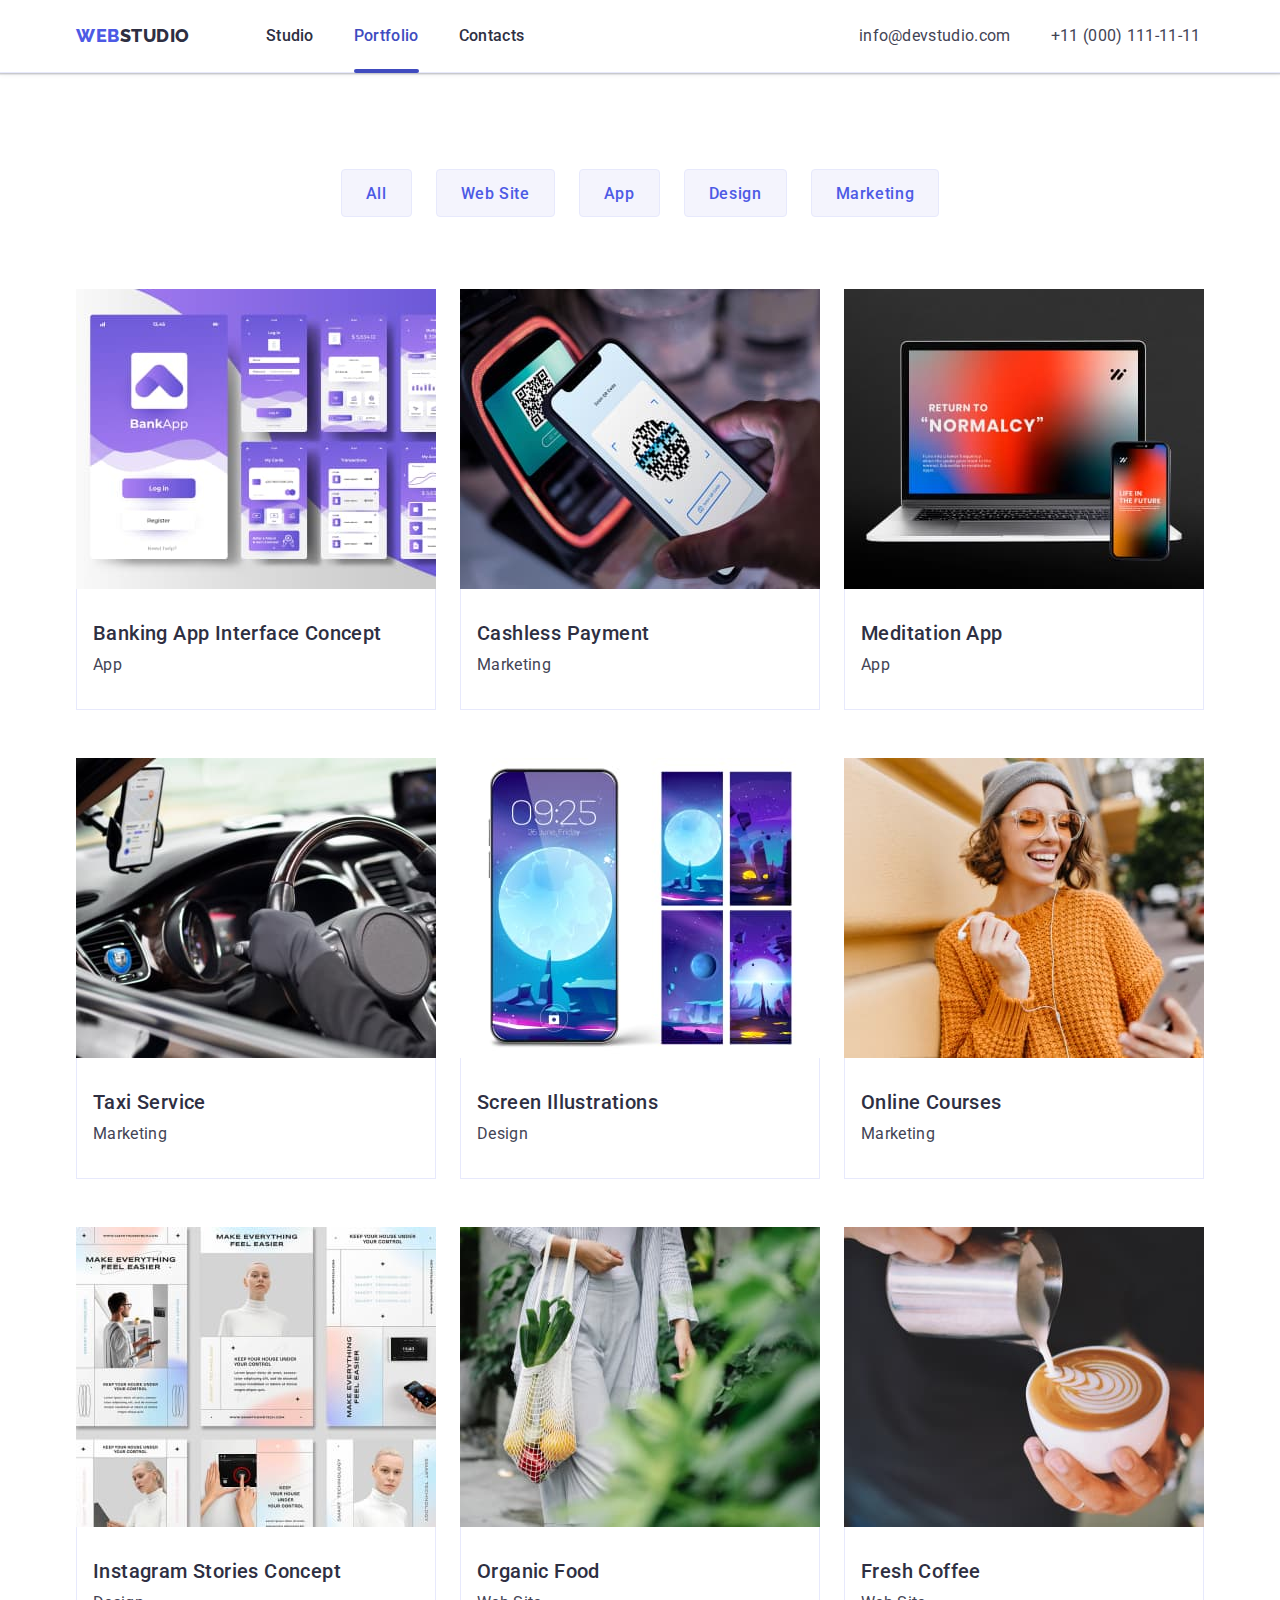
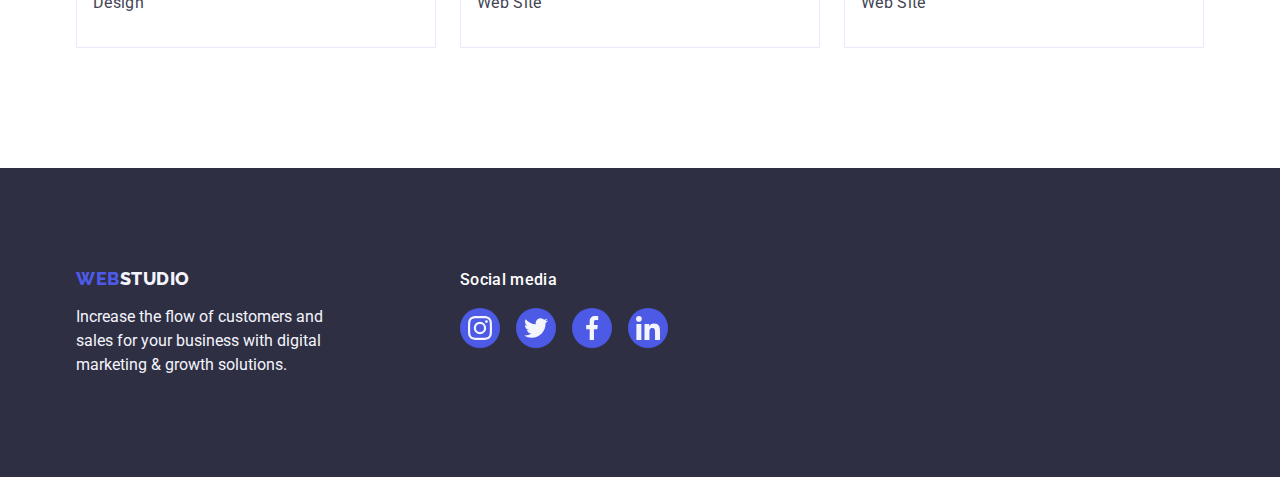
==== portfolio.html @ 918cc911 "homework 6" ====
<!DOCTYPE html>
<html lang="en">

<head>
    <meta charset="UTF-8">
    <meta http-equiv="X-UA-Compatible" content="IE=edge">
    <meta name="viewport" content="width=device-width, initial-scale=1.0">
    <title>Portfolio</title>
    <link rel="stylesheet" href="https://cdnjs.cloudflare.com/ajax/libs/modern-normalize/1.0.0/modern-normalize.min.css">
    <link rel="preconnect" href="https://fonts.googleapis.com">
    <link rel="preconnect" href="https://fonts.gstatic.com" crossorigin>
    <link href="https://fonts.googleapis.com/css2?family=Raleway:wght@800&family=Roboto:wght@400;500;700;900&display=swap"
        rel="stylesheet">

    <link rel="stylesheet" href="./css/styles.css">
</head>
<body class="hero-portfolio">
    <header class="header">
        <div class="container displayflax">
            <nav class="displayflax">
                <a class="logo link" href="./index.html">Web<span class="logo-span-top">Studio</span></a>
                <ul class="top-list list">
                    <li class="top-item">
                        <a class="top-link link" href="./index.html">Studio</a>
                    </li>
                    <li class="top-item">
                        <a class="top-link link current" href="./portfolio.html">Portfolio</a>
                    </li>
                    <li class="top-item">
                        <a class="top-link link" href="">Contacts</a>
                    </li>
                </ul>
            </nav>
            <address class="address">
                <ul class="address-list list">
                    <li class="address-item">
                        <a class="address-link link" href="mailto:info@devstudio.com">info@devstudio.com</a>
                    </li>
                    <li class="address-item">
                        <a class="address-link link" href="tel:+110001111111">+11 (000) 111-11-11</a>
                    </li>
                </ul>
            </address>
        </div>
    </header>
    <main>
        <section class="section-portfolio">
            <div class="container">
                <h1 class="visually-hidden">Hero-portfolio</h1><!--Приховати контент "Hero-portfolio" за допомогою css-->
                <ul class="btn-list list displayflax">
                    <li><button type="button" class="filter-btn">All</button></li>
                    <li><button type="button" class="filter-btn">Web Site</button></li>
                    <li><button type="button" class="filter-btn">App</button></li>
                    <li><button type="button" class="filter-btn">Design</button></li>
                    <li><button type="button" class="filter-btn">Marketing</button></li>
                </ul>
                <ul class="pictures-portfolio list">
                    <li class="pictures-item">
                        <a href="" class="pictures-item-link link">
                            <div class="overlay">
                                <img src="./images/banking-app.jpg" alt="Banking App" width="360" height="300">
                                <p class="overlay-text">14 Stylish and User-Friendly App Design Concepts · Task Manager App · Calorie Tracker App ·
                                    Exotic Fruit Ecommerce App ·
                                    Cloud Storage App</p>
                            </div>
                            <div class="container-img">
                                <h2 class="img-title title">Banking App Interface Concept</h2>
                                <p class="img-text text">App</p>
                            </div>
                        </a>
                    </li>
                    <li class="pictures-item">
                        <a href="" class="pictures-item-link link">
                            <div class="overlay">
                                <img src="./images/cash-pay.jpg" alt="Cashless Payment" width="360" height="300">
                                <p class="overlay-text">14 Stylish and User-Friendly App Design Concepts · Task Manager App · Calorie Tracker App ·
                                    Exotic Fruit Ecommerce App · Cloud Storage App</p>
                            </div>
                            <div class="container-img">
                                <h2 class="img-title title">Cashless Payment</h2>
                                <p class="img-text text">Marketing</p>
                            </div>
                        </a>
                    </li>
                    <li class="pictures-item">
                        <a href="" class="pictures-item-link link">
                            <div class="overlay">
                                <img src="./images/meditation-app.jpg" alt="Meditation App" width="360" height="300">
                                <p class="overlay-text">14 Stylish and User-Friendly App Design Concepts · Task Manager App · Calorie Tracker App ·
                                    Exotic Fruit Ecommerce App ·
                                    Cloud Storage App</p>
                            </div>
                            <div class="container-img">
                                <h2 class="img-title title">Meditation App</h2>
                                <p class="img-text text">App</p>
                            </div>
                        </a>
                    </li>
                    <li class="pictures-item">
                        <a href="" class="pictures-item-link link">
                            <div class="overlay">
                                <img src="./images/taxi-service.jpg" alt="Taxi Service" width="360" height="300">
                                <p class="overlay-text">14 Stylish and User-Friendly App Design Concepts · Task Manager App · Calorie Tracker App ·
                                    Exotic Fruit Ecommerce App ·
                                    Cloud Storage App</p>
                            </div>
                            <div class="container-img">
                                <h2 class="img-title title">Taxi Service</h2>
                                <p class="img-text text">Marketing</p>
                            </div>
                        </a>
                    </li>
                    <li class="pictures-item">
                        <a href="" class="pictures-item-link link">
                            <div class="overlay">
                                <img src="./images/screen-illustrations.jpg" alt="Screen Illustrations" width="360" height="300">
                                <p class="overlay-text">14 Stylish and User-Friendly App Design Concepts · Task Manager App · Calorie Tracker App ·
                                    Exotic Fruit Ecommerce App ·
                                    Cloud Storage App</p>
                            </div>
                            <div class="container-img">
                                <h2 class="img-title title">Screen Illustrations</h2>
                                <p class="img-text text">Design</p>
                            </div>
                        </a>
                    </li>
                    <li class="pictures-item">
                        <a href="" class="pictures-item-link link">
                            <div class="overlay">
                                <img src="./images/online-courses.jpg" alt="Online Courses" width="360" height="300">
                                <p class="overlay-text">14 Stylish and User-Friendly App Design Concepts · Task Manager App · Calorie Tracker App ·
                                    Exotic Fruit Ecommerce App ·
                                    Cloud Storage App</p>
                            </div>
                            <div class="container-img">
                                <h2 class="img-title title">Online Courses</h2>
                                <p class="img-text text">Marketing</p>
                            </div>
                        </a>
                    </li>
                    <li class="pictures-item">
                        <a href="" class="pictures-item-link link">
                            <div class="overlay">
                                <img src="./images/instagram-stories.jpg" alt="Instagram Stories Concept" width="360" height="300">
                                <p class="overlay-text">14 Stylish and User-Friendly App Design Concepts · Task Manager App · Calorie Tracker App ·
                                    Exotic Fruit Ecommerce App ·
                                    Cloud Storage App</p>
                            </div>
                            <div class="container-img">
                                <h2 class="img-title title">Instagram Stories Concept</h2>
                                <p class="img-text text">Design</p>
                            </div>
                        </a>
                    </li>
                    <li class="pictures-item">
                        <a href="" class="pictures-item-link link">
                            <div class="overlay">
                                <img src="./images/organic-food.jpg" alt="Organic Food" width="360" height="300">
                                <p class="overlay-text">14 Stylish and User-Friendly App Design Concepts · Task Manager App · Calorie Tracker App ·
                                    Exotic Fruit Ecommerce App ·
                                    Cloud Storage App</p>
                            </div>
                            <div class="container-img">
                                <h2 class="img-title title">Organic Food</h2>
                                <p class="img-text text">Web Site</p>
                            </div>
                        </a>
                    </li>
                    <li class="pictures-item">
                        <a href="" class="pictures-item-link link">
                            <div class="overlay">
                                <img src="./images/fresh-coffee.jpg" alt="Fresh Coffee" width="360" height="300">
                                <p class="overlay-text">14 Stylish and User-Friendly App Design Concepts · Task Manager App · Calorie Tracker App ·
                                    Exotic Fruit Ecommerce App ·
                                    Cloud Storage App</p>
                            </div>
                            <div class="container-img">
                                <h2 class="img-title title">Fresh Coffee</h2>
                                <p class="img-text text">Web Site</p>
                            </div>
                        </a>
                    </li>
                </ul>
            </div>
        </section>
    </main>
    <footer class="footer">
        <div class="container-footer container">
    
            <div class="futer-social">
                <a class="logo-footer logo link" href="./index.html">Web<span class="logo-span">Studio</span></a>
                <p class="text-footer">Increase the flow of customers and sales for your business with digital marketing &
                    growth
                    solutions.</p>
            </div>
    
            <div class="futer-social">
                <p class="footer-title">Social media</p>
                <ul class="footer-media-list list">
                    <li class="media-item">
                        <a href="" class="media-soc-icon futer-hover-icon link">
                            <svg class="media-img-icon" width="24" height="24">
                                <use href="./images/icons.svg#icon-instagram"></use>
                            </svg>
                        </a>
                    </li>
                    <li class="media-item">
                        <a href="" class="media-soc-icon futer-hover-icon link">
                            <svg class="media-img-icon" width="24" height="24">
                                <use href="./images/icons.svg#icon-twitter"></use>
                            </svg>
                        </a>
                    </li>
                    <li class="media-item">
                        <a href="" class="media-soc-icon futer-hover-icon link">
                            <svg class="media-img-icon" width="24" height="24">
                                <use href="./images/icons.svg#icon-facebook"></use>
                            </svg>
                        </a>
                    </li>
                    <li class="media-item">
                        <a href="" class="media-soc-icon futer-hover-icon link">
                            <svg class="media-img-icon" width="24" height="24">
                                <use href="./images/icons.svg#icon-linkedin"></use>
                            </svg>
                        </a>
                    </li>
                </ul>
            </div>
    
        </div>
    </footer>
</body>
</html>
---- css/styles.css ----
/**----------COLORS-------------------*/

:root {
    --main-color: #2E2F42;
    --second-background-color: #F4F4FD;
    --text-color:#434455;
    --background-hover-color: #404BBF;
    --hero-hover-color: #FFFFFF;
    --iris-color: #4D5AE5;
    --border-btn: #e7e9fc;
    --icon-color: #8e8f99;
    
}

/**----------GENERAL REQUIREMENTS------------------*/

body {
    font-family: 'Roboto', sans-serif;
    color: #434455;
    background-color: var(--hero-hover-color);
}

/**------------RESET STYLES------------------*/

p, 
h1, 
h2, 
h3, 
h4, 
h5, 
h6 {
    margin: 0;
}

ul {
    margin: 0;
    padding: 0;
}

.container {
    width: 1158px;
    padding-left: 15px;
    padding-right: 15px;
    margin: 0 auto;
}

img {
    display: block;
    max-width: 100%;
    height: auto;
}

.link {
    text-decoration: none;
}

.list {
    list-style: none;
}

.title {
    margin-bottom: 8px;
    font-weight: 500;
    font-size: 20px;
    line-height: 1.2;
    letter-spacing: 0.02em;
    color: #2E2F42;
}

.text {
    font-size: 16px;
    line-height: 1.5;
    letter-spacing: 0.02em;
    color: var(--text-color);
}

.webstudio-title {
    font-weight: 700;
    font-size: 36px;
    line-height: 1.11;
    letter-spacing: 0.02em;
    margin-bottom: 72px;
    text-align: center;
    text-transform: capitalize;
    color: var(--main-color);
}

.visually-hidden {
    position: absolute;
    white-space: nowrap;
    width: 1px;
    height: 1px;
    overflow: hidden;
    border: 0;
    padding: 0;
    clip: rect(0 0 0 0);
    clip-path: inset(100%);
    margin: -1px;
}

/**----------TOP LOGO-------------------*/

.header {
    border-bottom: 1px solid #E7E9FC;
    box-shadow: 0px 2px 1px rgba(46, 47, 66, 0.08), 0px 1px 1px rgba(46, 47, 66, 0.16), 0px 1px 6px rgba(46, 47, 66, 0.08);
}

.displayflax {
    align-items: center;
    display: flex;
}

.logo {
    font-family: 'Raleway', sans-serif;
    font-style: normal;
    font-weight: 800;
    font-size: 18px;
    line-height: 1.17;
    letter-spacing: 0.03em;
    text-transform: uppercase;
    color: var(--iris-color);
    display: flex;
    align-items: center;
    margin-right: 76px;
}

.logo-span-top {
   color: #2E2F42;
}

/**----------NAVIGATION-------------------*/

.top-list {
    display: flex;
    gap: 40px;
    width: 261px;
    margin-right: 332px;
}

.top-link {
    display: block;
    position: relative;
    padding: 24px 0;
    font-style: normal;
    font-weight: 500;
    font-size: 16px;
    line-height: 1.5;
    letter-spacing: 0.02em;
    color: var(--main-color);
    transition: color 250ms cubic-bezier(0.4, 0, 0.2, 1);
}

.current {
    color: #404bbf;
}

.top-link.current::after {
    content: '';
    position: absolute;
    bottom: -1px;
    left: 0;
    display: block;
    width: 100%;
    height: 4px;
    background-color: #404BBF;
    border-radius: 2px;
}

.top-link:hover,
.top-link:focus {
color: var(--background-hover-color);
}

.address-link {
    font-style: normal;
    font-weight: 400;
    font-size: 16px;
    line-height: 1.5;
    letter-spacing: 0.02em;
    align-items: center;
    color: var(--text-color);
    transition: color 250ms cubic-bezier(0.4, 0, 0.2, 1);
}

.address-link:hover,
.address-link:focus {
    color: var(--background-hover-color);
}

.address {
    font-style: normal;
}

.address-list {
    display: flex;
    width: 344px;
    gap: 40px;
}

/**----------HERO WEBSTUDIO-------------------*/

.hero {
    padding-top: 188px;
    padding-bottom: 188px;
    background-color: var(--main-color);
    background-image: linear-gradient(rgba(46, 47, 66, 0.7), rgba(46, 47, 66, 0.7)), url(../images/people-office.jpg);
    background-repeat: no-repeat;
    background-position: center;
    box-shadow: 0px 4px 4px rgba(0, 0, 0, 0.25);
    max-width: 1440px;
    margin: 0 auto;
    background-size: cover;
}

.hero-title {
    font-weight: 700;
    font-size: 56px;
    line-height: 1.07;
    letter-spacing: 0.02em;
    color: var(--hero-hover-color);
    max-width: 496px;
    margin: auto;
    margin-bottom: 48px;
}

/**----------HERO BUTTON-------------------*/

.hero-btn {
    font-family: 'Roboto', sans-serif;
    font-weight: 500;
    font-size: 16px;
    line-height: 1.5;
    min-width: 169px;
    height: 56px;
    border: none;
    letter-spacing: 0.04em;
    color: var(--hero-hover-color);
    background-color: var(--iris-color);
    padding: 16px 32px;
    display: block;
    margin: 0 auto;
    cursor: pointer;
    box-shadow: 0px 4px 4px rgba(0, 0, 0, 0.15);
    border-radius: 4px;
    transition: background-color 250ms cubic-bezier(0.4, 0, 0.2, 1);
}

.hero-btn:hover,
.hero-btn:focus {
    background-color: var(--background-hover-color);
}

/**----------FEATURES-------------------*/

.specifics {
    padding-top: 120px;
    padding-bottom: 120px;
}

.specifics-list {
    display: flex;
    gap: 24px;
}

.specifics-item {
    width: calc((100% - 72px) / 4);
}

.specifics-icon {
    display: flex;
    align-items: center;
    justify-content: center;
    min-width: 264px;
    height: 112px;
    background-color: #F4F4FD;
    border-radius: 4px;
    margin-bottom: 8px;
}

.specifics-img-icon {
    margin: 24px 100px;
    fill: #2E2F42;
}

/**----------WHAT ARE WE GOING-------------------*/

.our-works {
    padding-bottom: 120px;
}

.our-works-list {
    display: flex;
    gap: 24px;
}

/**----------OUR TEAM-------------------*/

.team {
    padding-bottom: 120px;
    padding-top: 120px;
    background-color: var(--second-background-color);
}

.team-list {
    display: flex;
    gap: 24px;
}

.team-item {
    border-radius: 0px 0px 4px 4px;
    text-align: center;
    background-color: #FFFFFF;
    box-shadow: 0px 1px 6px rgba(46, 47, 66, 0.08), 0px 1px 1px rgba(46, 47, 66, 0.16), 0px 2px 1px rgba(46, 47, 66, 0.08);
}

.team-name-position {
    padding: 32px 16px;
}

.team-title {
    text-align: center;
    margin-bottom: 8px;
}

.team-text {
    margin-top: 8px;
}

.media-list {
    display: flex;
    gap: 24px;
    margin-top: 8px;
    justify-content: center;
}

.media-item {
    
    width: 40px;
    height: 40px;
}

.media-soc-icon {
    display: flex;
    width: 100%;
    height: 100%;
    fill: #FFFFFF;
    align-items: center;
    justify-content: center;
    background-color: var(--iris-color);
    border-radius: 50%;
    transition: background-color 250ms cubic-bezier(0.4, 0, 0.2, 1);
}

.media-img-icon {
    fill: var(--second-background-color);
}

.media-soc-icon:hover,
.media-soc-icon:focus {
    background-color: #404BBF;
    border-radius: 50%;
}



/**-----------CUSTOMERS----------------*/

.customers {
    padding: 120px 0;
}
.customers-list {
    display: flex;
    margin-top: 72px;
    gap: 24px;
    
}

.customers-item {
    width: 168px;
    height: 88px;
}



.customers-icon {
    width: 100%;
    height: 100%;
    align-items: center;
    justify-content: center;
    display: flex;
    color: var(--icon-color);
    border: 1px solid #8E8F99;
    border-radius: 4px;
    transition: border-color 250ms cubic-bezier(0.4, 0, 0.2, 1), color 250ms cubic-bezier(0.4, 0, 0.2, 1);
}

.customers-icon:hover,
.customers-icon:focus {
    border-color: #404BBF;
    color: #404bbf;
}


.customers-icon:hover .customers-img-icon,
.customers-icon:focus .customers-img-icon {
    fill: #404BBF;
    color: #404bbf;
}

.customers-img-icon {
    fill: currentColor;
    transition: fill 250ms cubic-bezier(0.4, 0, 0.2, 1), color 250ms cubic-bezier(0.4, 0, 0.2, 1);
}

/**----------FUTER-------------------*/

.footer {
    padding: 100px 0;
    background-color: var(--main-color);
}

.container-footer {
    display: flex;
    align-items: baseline;
}

.futer-social {
    margin-right: 120px;
}

.logo-footer {
    margin-bottom: 16px;
    display: inline-block;
}

.text-footer {
    color: var(--second-background-color);
    width: 264px;
    line-height: 1.5;
}

.logo-span {
    color: var(--second-background-color);
}

.footer-title {
    font-weight: 500;
    font-size: 16px;
    line-height: 1.5;
    letter-spacing: 0.02em;
    color: #FFFFFF;
    margin-bottom: 16px;
}

.footer-media-list {
    display: flex;
    gap: 16px;
    margin-top: 16px;
}

.futer-hover-icon:hover,
.futer-hover-icon:focus {
    background-color: #31d0aa;
}
/**----------PORTFOLIO-------------------*/

.section-portfolio {
    padding: 96px 0 120px;
}

.hero-portfolio {
    color: var(--text-color);
} 

.btn-list {
    margin-bottom: 72px;
    justify-content: center;
    gap: 24px;
}

.filter-btn {
    font-family: 'Roboto', sans-serif;
    font-style: normal;
    font-weight: 500;
    font-size: 16px;
    line-height: 1.5;
    letter-spacing: 0.04em;
    min-width: 69px;
    height: 48px;
    padding: 12px 24px;
    border: 1px solid var(--border-btn);
    background-color: var(--second-background-color);
    color: var(--iris-color);
    cursor: pointer;
    border-radius: 4px;
    transition: color 250ms cubic-bezier(0.4, 0, 0.2, 1),
        background-color 250ms cubic-bezier(0.4, 0, 0.2, 1),
        border-color 250ms cubic-bezier(0.4, 0, 0.2, 1),
        box-shadow 250ms cubic-bezier(0.4, 0, 0.2, 1);
}

.filter-btn:hover,
.filter-btn:focus {
    border: 1px solid transparent;
    background-color: var(--background-hover-color);
    color: var(--hero-hover-color);
    box-shadow: 0px 3px 1px rgba(0, 0, 0, 0.1),
        0px 2px 1px rgba(0, 0, 0, 0.08),
        0px 2px 2px rgba(0, 0, 0, 0.12);
}

.pictures-item-link {
    display: block;
    transition: box-shadow 250ms cubic-bezier(0.4, 0, 0.2, 1);
}

.pictures-item-link:hover,
.pictures-item-link:focus {
    box-shadow: 0px 1px 6px rgba(46, 47, 66, 0.08),
        0px 1px 1px rgba(46, 47, 66, 0.16),
        0px 2px 1px rgba(46, 47, 66, 0.08);
}

.pictures-portfolio {
    display: flex;
    flex-wrap: wrap;
    gap: 24px;
    row-gap: 48px;
}

.container-img {
    padding: 32px 16px;
    border: 1px solid #e7e9fc;
    border-top: none;
}

.img-title {
    margin-bottom: 8px;
}

.overlay {
    position: relative;
    overflow: hidden;
}

.overlay-text {
    top: 0;
    height: 100%;
    position: absolute;
    font-size: 16px;
    line-height: 1.5;
    letter-spacing: 0.02em;
    color: #F4F4FD;
    padding: 40px 32px;
    background-color: #4D5AE5;
    transform: translateY(100%);
    transition: transform 250ms cubic-bezier(0.4, 0, 0.2, 1);
}

.pictures-item {
    transition: border-color 250ms cubic-bezier(0.4, 0, 0.2, 1),
        color 250ms cubic-bezier(0.4, 0, 0.2, 1);
}

.pictures-item-link:hover .overlay-text,
.pictures-item-link:focus .overlay-text {
    transform: translateY(0%);
}

 
/**----------MODAL------------------*/

.backdrop {
    position: fixed;
    top: 0;
    left: 0;
    width: 100%;
    height: 100%;
    background-color:  rgba(46, 47, 66, 0.4);
    transition: opacity 250ms cubic-bezier(0.4, 0, 0.2, 1), visibility 250ms cubic-bezier(0.4, 0, 0.2, 1);
}

.modal {
    position: absolute;
    top: 50%;
    left: 50%;
    transform: translate(-50%, -50%) scale(1);
    transition: transform 300ms linear;
    width: 408px;
    min-height: 584px;
    background-color: #FCFCFC;
    border-radius: 4px;
    padding: 24px;
    box-shadow: 0px 1px 1px rgba(0, 0, 0, 0.14), 0px 1px 3px rgba(0, 0, 0, 0.12), 0px 2px 1px rgba(0, 0, 0, 0.2);
    transition: transform 250ms cubic-bezier(0.4, 0, 0.2, 1);
}

.backdrop.is-hidden .modal {
    transform: translate(-50%, -50%) scaleY(0);
}

.modal-close {
    position: absolute;
    top: 24px;
    right: 24px;
    width: 24px;
    height: 24px;
    padding: 0;
    background-color: #E7E9FC;
    fill: #2E2F42;
    border: 1px solid rgba(0, 0, 0, 0.1);
    border-radius: 50%;
    cursor: pointer;
    display: flex;
    align-items: center;
    justify-content: center;
    transition: background-color 250ms cubic-bezier(0.4, 0, 0.2, 1), border 250ms cubic-bezier(0.4, 0, 0.2, 1);
}

.is-hidden {
    visibility: hidden;
    opacity: 0;
    pointer-events: none;
}

.modal-close-icon {
    transition: fill 250ms cubic-bezier(0.4, 0, 0.2, 1);
}

.modal-close:hover,
.modal-close:focus {
    fill: #FFFFFF;;
    background-color:#404BBF;
    border: none;
}
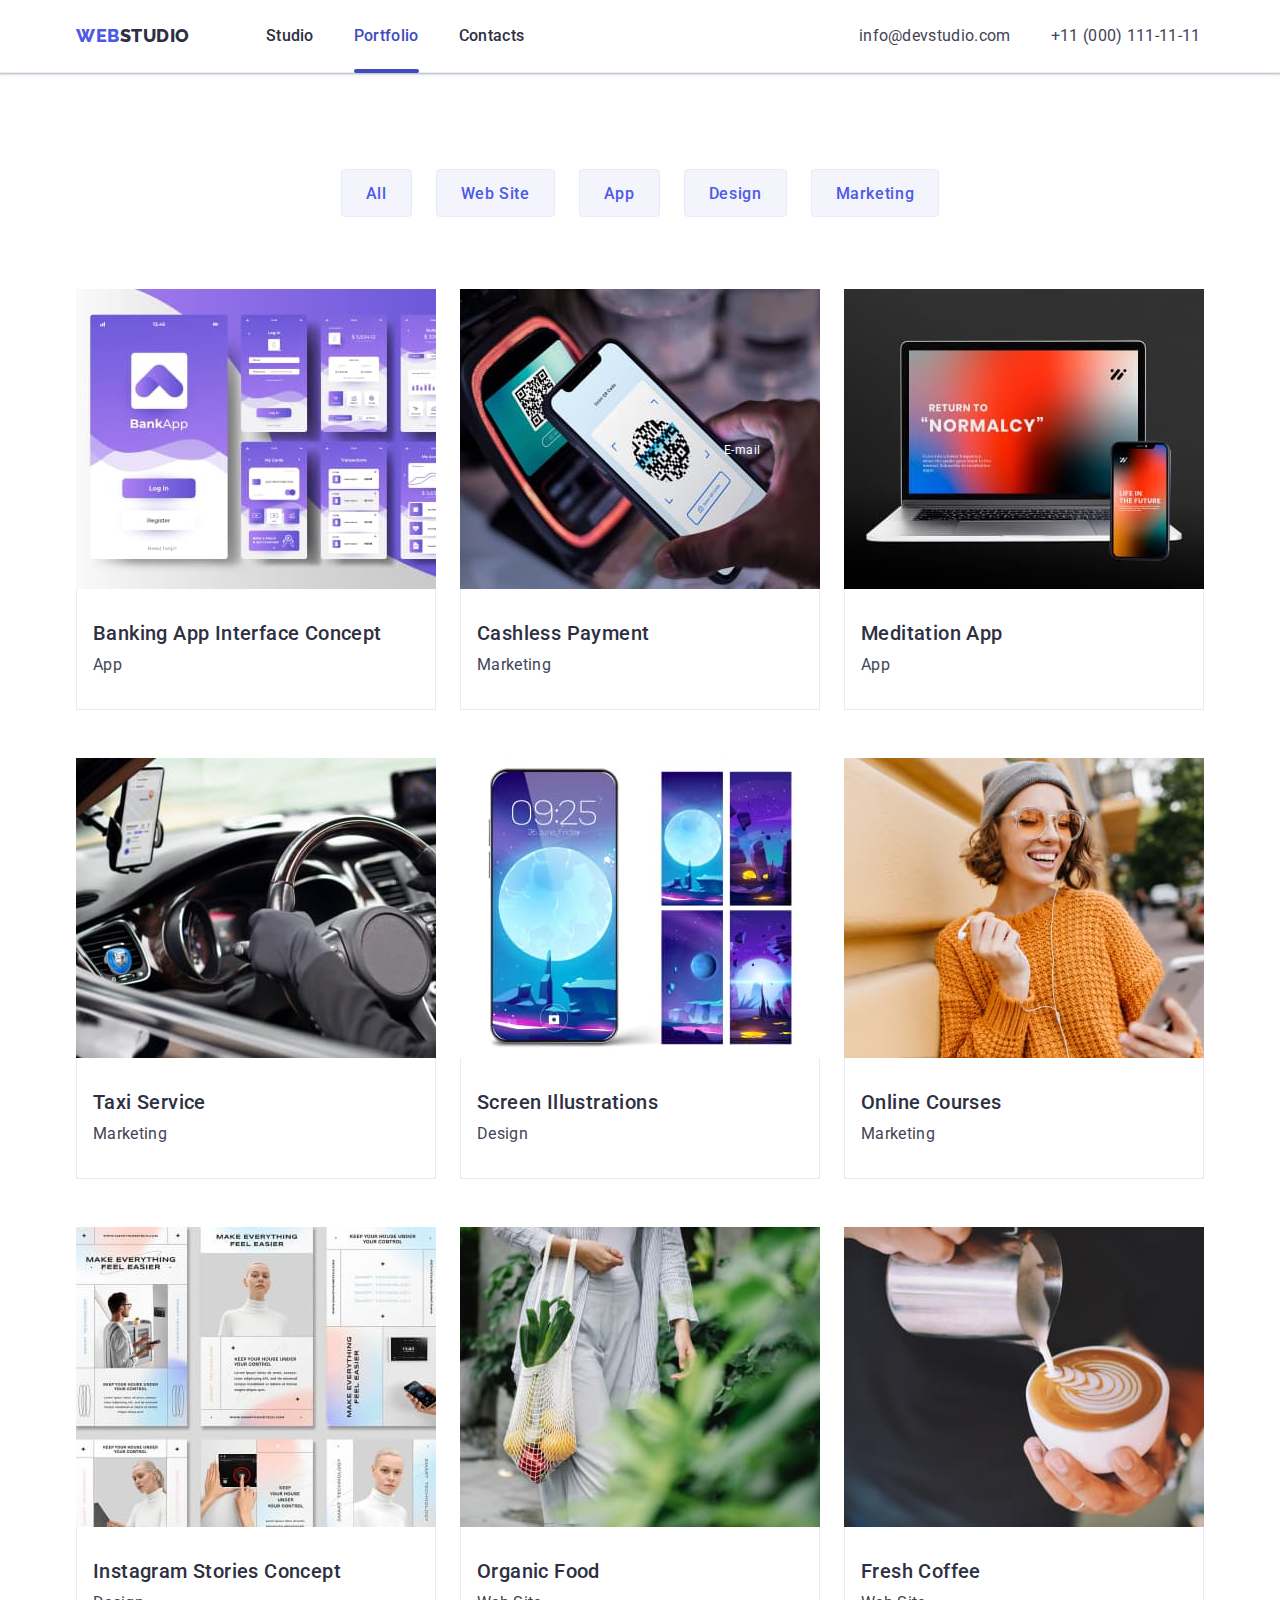
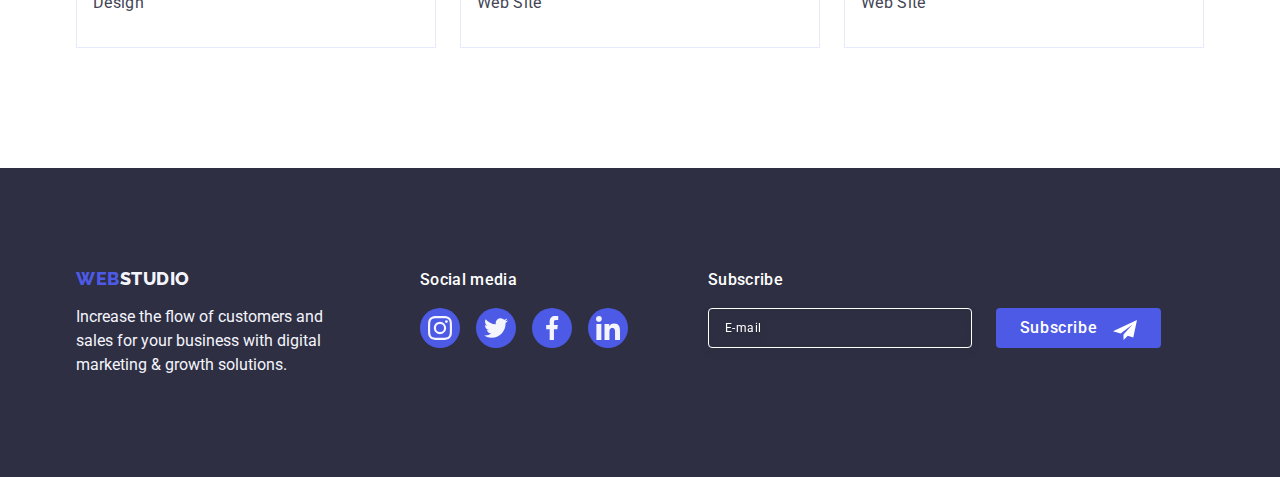
==== commit 7c0e40c1: "Homework-6-2" ====
--- a/portfolio.html
+++ b/portfolio.html
@@ -227,6 +227,19 @@
                     </li>
                 </ul>
             </div>
+
+            <div class="futer-form-btn">
+                <p class="footer-title">Subscribe</p>
+            
+                <form class="footer-form">
+                    <label for="footer-email" class="footer-input-label">E-mail</label>
+                    <input type="email" name="email" class="footer-modal-input" id="footer-email" placeholder="E-mail" />
+            
+                    <button type="submit" class="footer-btn">Subscribe<span><svg class="footer-form-icon" width="24" height="24">
+                                <use href="./images/icons.svg#icon-frame"></use>
+                            </svg></span></button>
+                </form>
+            </div>
     
         </div>
     </footer>
--- a/css/styles.css
+++ b/css/styles.css
@@ -425,7 +425,7 @@
 }
 
 .futer-social {
-    margin-right: 120px;
+    margin-right: 80px;
 }
 
 .logo-footer {
@@ -462,6 +462,72 @@
 .futer-hover-icon:focus {
     background-color: #31d0aa;
 }
+
+/**----------FUTER-FORM-------------------*/
+
+.footer-form {
+    display: flex;
+    gap: 24px;
+    
+}
+
+.footer-input-label {
+    position: absolute;
+    top: 50%;
+    transform: translateY(-50%);
+    font-size: 12px;
+    line-height: 2.0;
+    letter-spacing: 0.04em;
+    margin-left: 16px;
+    color: #FFFFFF;   
+}
+
+.footer-modal-input::placeholder {
+    color: #ffffff;
+}
+
+.footer-btn {
+    min-width: 165px;
+    height: 40px;
+    display: flex;
+    justify-content: center;
+    align-items: center;
+    font-family: "Roboto", sans-serif;
+    font-size: 16px;
+    font-weight: 500;
+    line-height: 1.5;
+    letter-spacing: 0.04em;
+    color: #ffffff;
+    cursor: pointer;
+    background-color: #4D5AE5;
+    border: none;
+    border-radius: 4px;
+}
+
+.footer-modal-input {
+    width: 264px;
+    height: 40px;
+    background-color: var(--main-color);
+    border: 1px solid #FFFFFF;
+    border-radius: 4px;
+    background-color: transparent;
+    font-size: 12px;
+    line-height: 1.5;
+    letter-spacing: 0.04em;
+    padding-left: 16px;
+    filter: drop-shadow(0px 4px 4px rgba(0, 0, 0, 0.15));
+    color: #ffffff;
+}
+
+.footer-form-icon {
+    margin-left: 16px;
+    margin-top: 10px;
+    fill: #FFFFFF;;
+    
+}
+
+
+
 /**----------PORTFOLIO-------------------*/
 
 .section-portfolio {
@@ -475,7 +541,7 @@
 .btn-list {
     margin-bottom: 72px;
     justify-content: center;
-    gap: 24px;
+    gap: 24px;  
 }
 
 .filter-btn {
@@ -485,7 +551,7 @@
     font-size: 16px;
     line-height: 1.5;
     letter-spacing: 0.04em;
-    min-width: 69px;
+    min-width: 69px; 
     height: 48px;
     padding: 12px 24px;
     border: 1px solid var(--border-btn);
@@ -574,18 +640,19 @@
     position: fixed;
     top: 0;
     left: 0;
+    padding: 72px 24px 24px 24px;
     width: 100%;
     height: 100%;
     background-color:  rgba(46, 47, 66, 0.4);
     transition: opacity 250ms cubic-bezier(0.4, 0, 0.2, 1), visibility 250ms cubic-bezier(0.4, 0, 0.2, 1);
 }
+
 
 .modal {
     position: absolute;
     top: 50%;
     left: 50%;
     transform: translate(-50%, -50%) scale(1);
-    transition: transform 300ms linear;
     width: 408px;
     min-height: 584px;
     background-color: #FCFCFC;
@@ -600,12 +667,10 @@
 }
 
 .modal-close {
-    position: absolute;
-    top: 24px;
-    right: 24px;
     width: 24px;
     height: 24px;
-    padding: 0;
+    margin-left: auto;
+    margin-bottom: 24px;
     background-color: #E7E9FC;
     fill: #2E2F42;
     border: 1px solid rgba(0, 0, 0, 0.1);
@@ -632,4 +697,145 @@
     fill: #FFFFFF;;
     background-color:#404BBF;
     border: none;
+}
+
+.modal-title {
+    font-size: 16px;
+    font-weight: 500;
+    line-height: 1.5;
+    letter-spacing: 0.02em;
+    text-align: center;
+    margin-bottom: 16px;
+    color: var(--main-color);
+}
+
+.modal-field {
+    margin-bottom: 8px;
+    position: relative;
+}
+
+.input-wrap {
+    position: relative;
+    margin: 4px 0 8px;
+}
+
+.modal-input {
+    width: 100%;
+    height: 40px;
+    border: 1px solid rgba(46, 47, 66, 0.4);
+    border-radius: 4px;
+    font-size: 14px;
+    color: #2E2F42;
+    padding-left: 38px;
+    background-color: transparent;
+    outline: transparent;
+    transition: border-color 250ms cubic-bezier(0.4, 0, 0.2, 1);
+}
+
+.modal-input:focus {
+    border-color: #4D5AE5;
+}
+
+.modal-input:focus + .modal-icon {
+    fill: #4D5AE5;
+}
+
+.modal-icon {
+    position: absolute;
+    left: 16px;
+    top: 50%;
+    transform: translateY(-50%);
+    transition: fill 250ms cubic-bezier(0.4, 0, 0.2, 1);
+}
+
+.modal-input::placeholder,
+.modal-comment::placeholder {
+    font-size: 12px;
+}
+
+.input-label {
+    font-size: 12px;
+    letter-spacing: 0.04em;
+    line-height: 1.17;
+    color: #8E8F99;
+    display: block;
+    margin-bottom: 4px;
+    
+}
+
+.modal-comment {
+    width: 100%;
+    height: 120px;
+    font-size: 12px;
+    line-height: 1.17;
+    letter-spacing: 0.04em;
+    padding-top: 8px 16px;
+    margin-top: 4px;
+    color: rgba(46, 47, 66, 0.4);
+    border: 1px solid rgba(46, 47, 66, 0.4);
+    border-radius: 4px;
+    resize: none;
+    background-color: transparent;
+    outline: transparent;
+    transition: border-color 250ms cubic-bezier(0.4, 0, 0.2, 1);
+}
+
+
+
+.checkbox-field {
+    margin-top: 16px;
+    margin-bottom: 24px;
+}
+
+.check-text {
+    display: flex;
+    align-items: center;
+    position: relative;
+    font-family: 'Roboto';
+    font-style: normal;
+    font-weight: 400;
+    font-size: 12px;
+    line-height: 1.17;
+    letter-spacing: 0.04em;
+    color: #8E8F99;
+}
+
+.span-text {
+    margin-left: 5px;
+    color: #4D5AE5;
+    
+}
+
+.check-text .check-span {
+    width: 16px;
+    height: 16px;
+    border: 1px solid rgba(46, 47, 66, 0.4);
+    border-radius: 2px;
+    margin-right: 8px;
+    display: flex;
+    align-items: center;
+    justify-content: center;
+    fill: transparent;
+}
+
+.modal-check:checked+.check-text .check-span {
+    background-color: #404BBF;
+    border: none;
+    fill: #F4F4FD;
+}
+
+.modal-check:focus+.check-text .check-span {
+    border-color: #8E8F99;
+}
+
+.check-span {
+    width: 16px;
+    height: 16px;
+    border: 1px solid rgba(46, 47, 66, 0.4);
+    border-radius: 2px;
+    transition: background-color 250ms cubic-bezier(0.4, 0, 0.2, 1), border 250ms cubic-bezier(0.4, 0, 0.2, 1), fill 250ms cubic-bezier(0.4, 0, 0.2, 1);
+    display: inline-flex;
+    align-items: center;
+    justify-content: center;
+    fill: transparent;
 }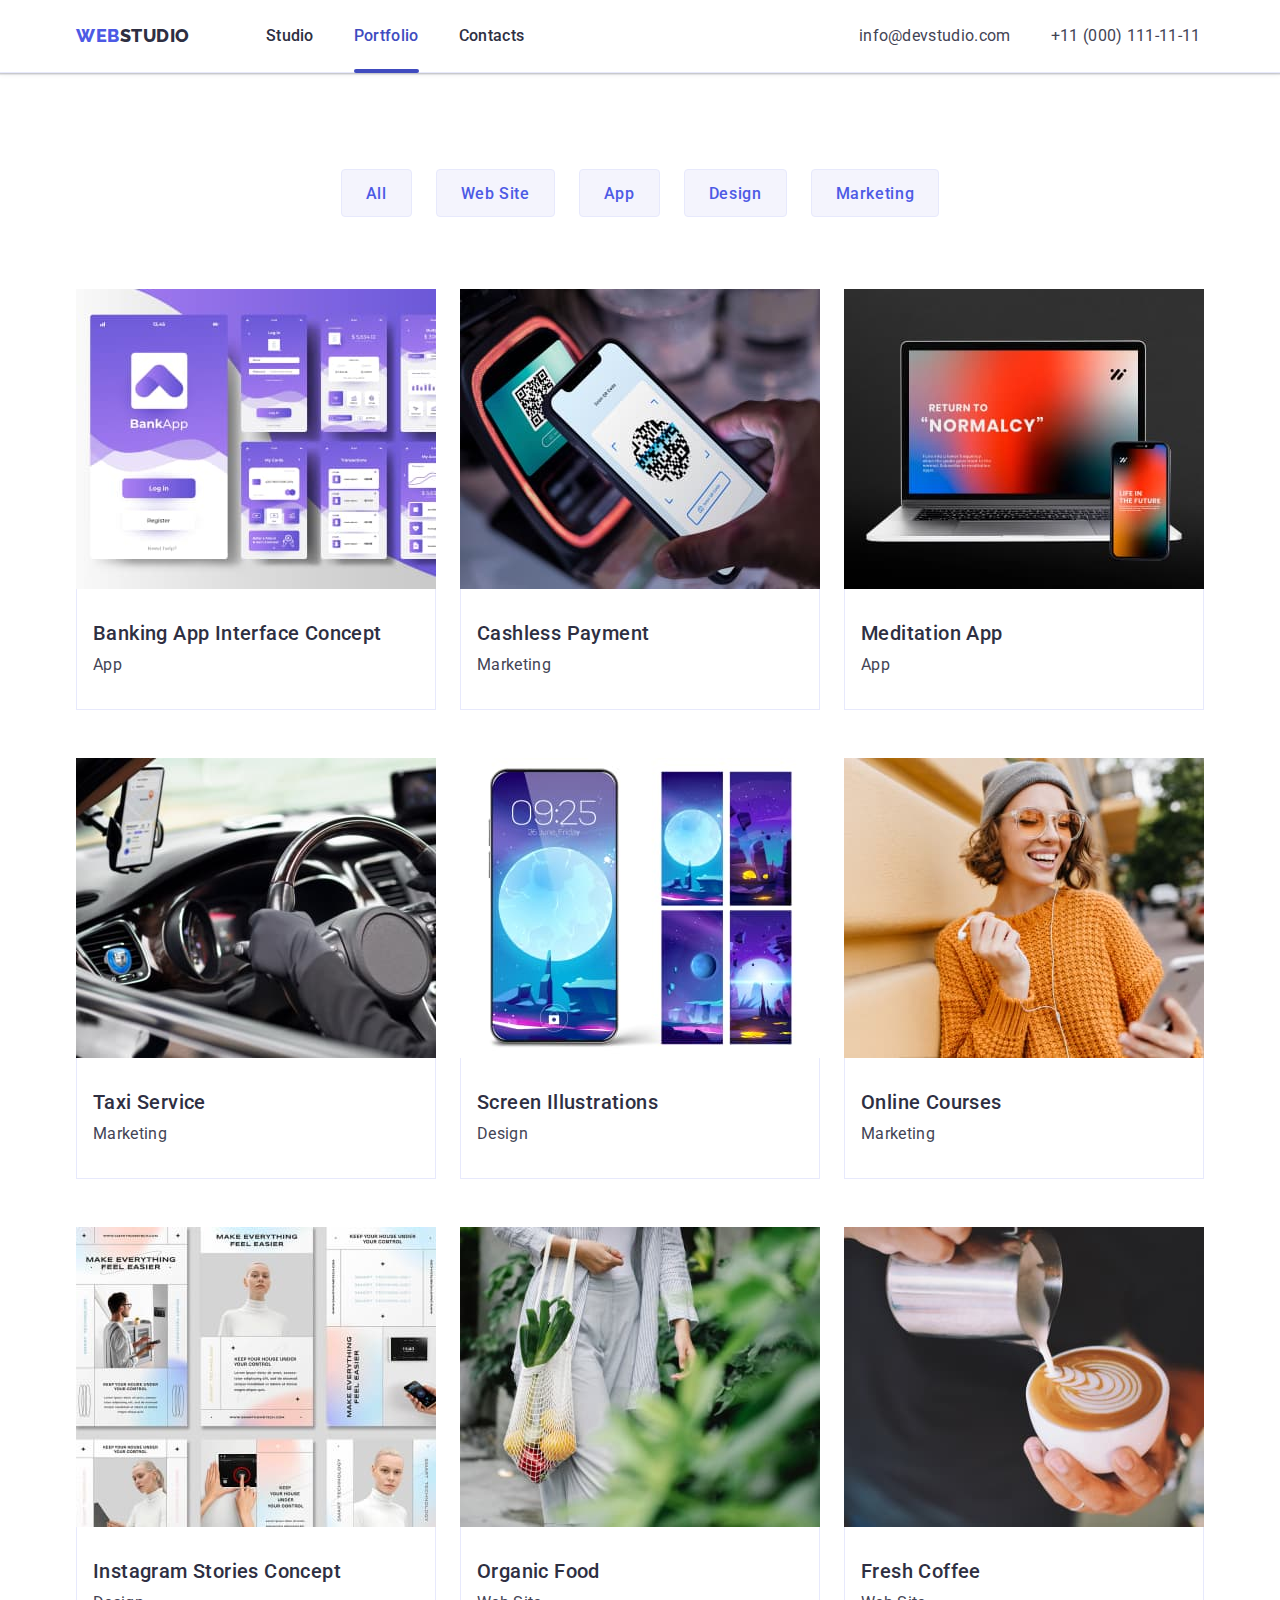
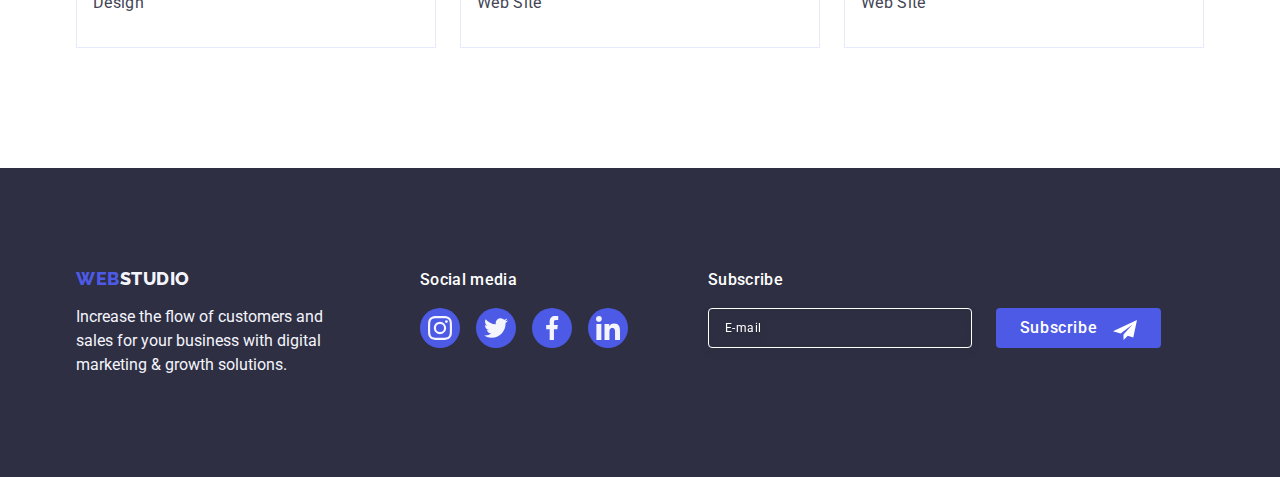
==== commit 682a700d: "homework-6-3" ====
--- a/portfolio.html
+++ b/portfolio.html
@@ -232,12 +232,14 @@
                 <p class="footer-title">Subscribe</p>
             
                 <form class="footer-form">
-                    <label for="footer-email" class="footer-input-label">E-mail</label>
-                    <input type="email" name="email" class="footer-modal-input" id="footer-email" placeholder="E-mail" />
+                    <label for="footer-email" class="footer-input-label">
+                        <input type="email" name="email" class="footer-modal-input" id="footer-email" placeholder="E-mail">
+                    </label>
             
                     <button type="submit" class="footer-btn">Subscribe<span><svg class="footer-form-icon" width="24" height="24">
                                 <use href="./images/icons.svg#icon-frame"></use>
                             </svg></span></button>
+            
                 </form>
             </div>
     
--- a/css/styles.css
+++ b/css/styles.css
@@ -471,16 +471,6 @@
     
 }
 
-.footer-input-label {
-    position: absolute;
-    top: 50%;
-    transform: translateY(-50%);
-    font-size: 12px;
-    line-height: 2.0;
-    letter-spacing: 0.04em;
-    margin-left: 16px;
-    color: #FFFFFF;   
-}
 
 .footer-modal-input::placeholder {
     color: #ffffff;
@@ -640,7 +630,6 @@
     position: fixed;
     top: 0;
     left: 0;
-    padding: 72px 24px 24px 24px;
     width: 100%;
     height: 100%;
     background-color:  rgba(46, 47, 66, 0.4);
@@ -652,12 +641,12 @@
     position: absolute;
     top: 50%;
     left: 50%;
+    padding: 72px 24px 24px 24px;
     transform: translate(-50%, -50%) scale(1);
     width: 408px;
     min-height: 584px;
     background-color: #FCFCFC;
     border-radius: 4px;
-    padding: 24px;
     box-shadow: 0px 1px 1px rgba(0, 0, 0, 0.14), 0px 1px 3px rgba(0, 0, 0, 0.12), 0px 2px 1px rgba(0, 0, 0, 0.2);
     transition: transform 250ms cubic-bezier(0.4, 0, 0.2, 1);
 }
@@ -667,10 +656,12 @@
 }
 
 .modal-close {
+    position: absolute;
+    top: 24px;
+    right: 24px;
     width: 24px;
     height: 24px;
     margin-left: auto;
-    margin-bottom: 24px;
     background-color: #E7E9FC;
     fill: #2E2F42;
     border: 1px solid rgba(0, 0, 0, 0.1);
@@ -769,10 +760,10 @@
     font-size: 12px;
     line-height: 1.17;
     letter-spacing: 0.04em;
-    padding-top: 8px 16px;
+    padding: 8px 16px;
     margin-top: 4px;
     color: rgba(46, 47, 66, 0.4);
-    border: 1px solid rgba(46, 47, 66, 0.4);
+    border: 1px solid rgba(46, 47, 66, 0.2);
     border-radius: 4px;
     resize: none;
     background-color: transparent;
@@ -780,20 +771,19 @@
     transition: border-color 250ms cubic-bezier(0.4, 0, 0.2, 1);
 }
 
+.modal-comment:focus {
+    border-color: #4D5AE5;
+}
+
 
 
 .checkbox-field {
-    margin-top: 16px;
-    margin-bottom: 24px;
+   margin-bottom: 24px;
 }
 
 .check-text {
     display: flex;
     align-items: center;
-    position: relative;
-    font-family: 'Roboto';
-    font-style: normal;
-    font-weight: 400;
     font-size: 12px;
     line-height: 1.17;
     letter-spacing: 0.04em;
@@ -806,22 +796,10 @@
     
 }
 
-.check-text .check-span {
-    width: 16px;
-    height: 16px;
-    border: 1px solid rgba(46, 47, 66, 0.4);
-    border-radius: 2px;
-    margin-right: 8px;
-    display: flex;
-    align-items: center;
-    justify-content: center;
-    fill: transparent;
-}
-
 .modal-check:checked+.check-text .check-span {
     background-color: #404BBF;
     border: none;
-    fill: #F4F4FD;
+    fill: #ffffff;
 }
 
 .modal-check:focus+.check-text .check-span {
@@ -831,11 +809,16 @@
 .check-span {
     width: 16px;
     height: 16px;
+    margin-right: 8px;
     border: 1px solid rgba(46, 47, 66, 0.4);
     border-radius: 2px;
-    transition: background-color 250ms cubic-bezier(0.4, 0, 0.2, 1), border 250ms cubic-bezier(0.4, 0, 0.2, 1), fill 250ms cubic-bezier(0.4, 0, 0.2, 1);
     display: inline-flex;
     align-items: center;
     justify-content: center;
     fill: transparent;
+    transition: background-color 250ms cubic-bezier(0.4, 0, 0.2, 1), border 250ms cubic-bezier(0.4, 0, 0.2, 1), fill 250ms cubic-bezier(0.4, 0, 0.2, 1);
+}
+
+.modal-form {
+    margin-bottom: 16px;
 }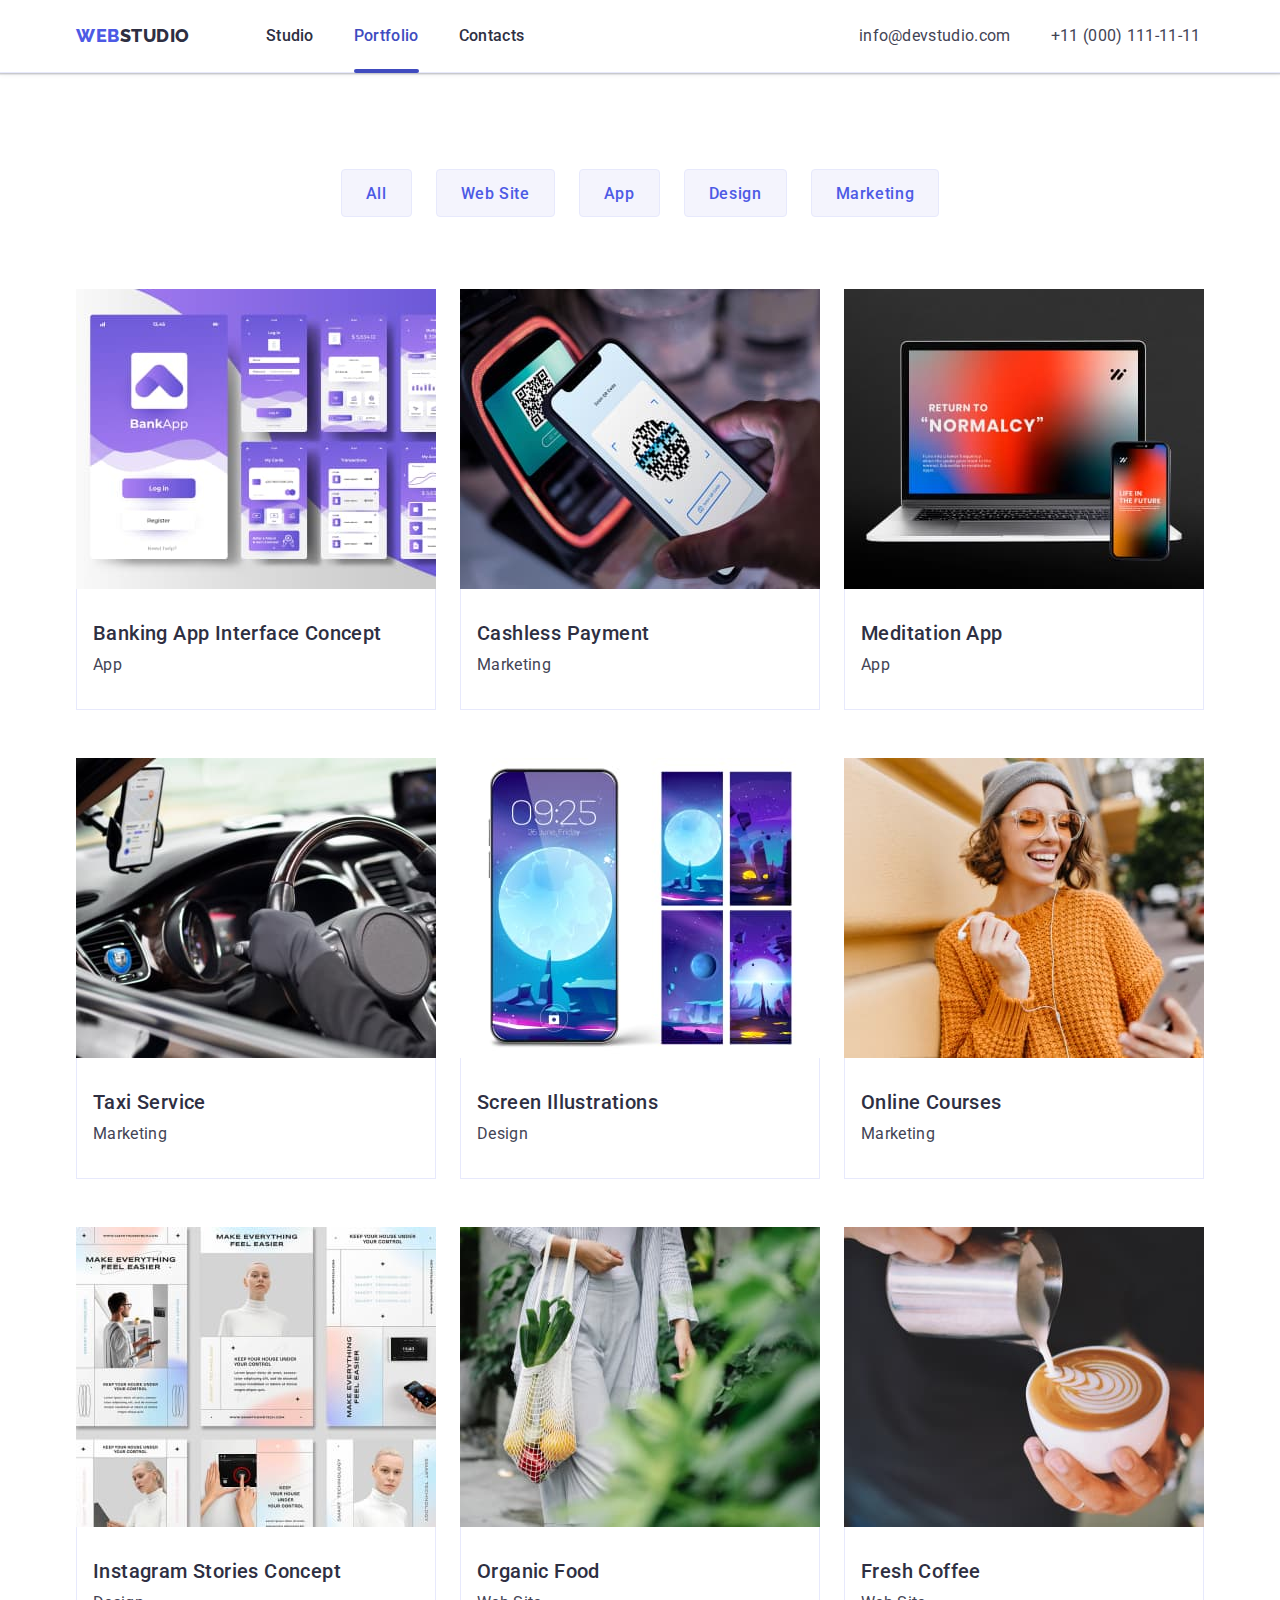
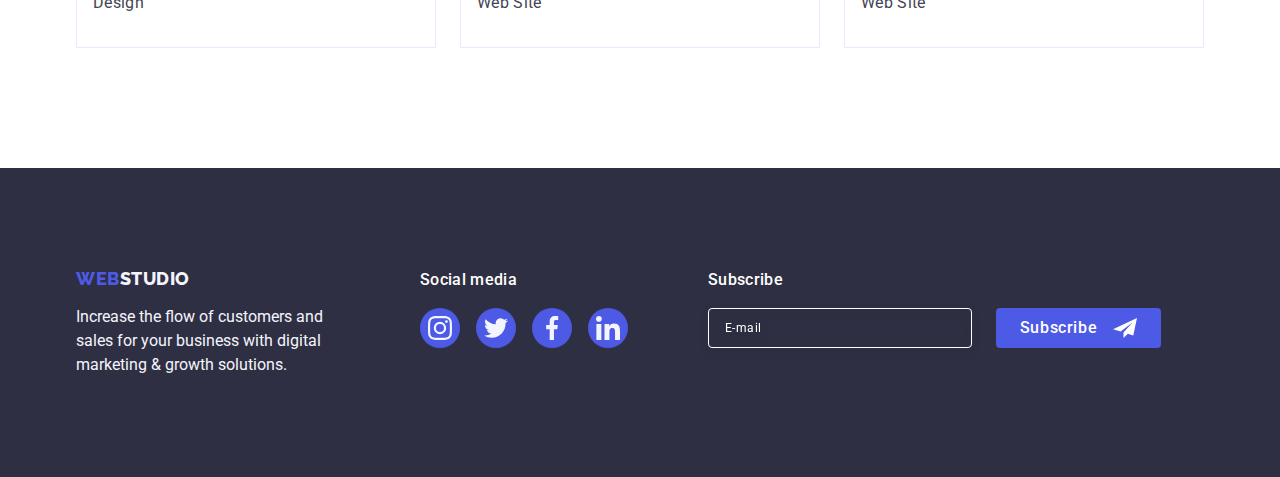
==== commit 156d9313: "homework-6-4" ====
--- a/portfolio.html
+++ b/portfolio.html
@@ -236,9 +236,9 @@
                         <input type="email" name="email" class="footer-modal-input" id="footer-email" placeholder="E-mail">
                     </label>
             
-                    <button type="submit" class="footer-btn">Subscribe<span><svg class="footer-form-icon" width="24" height="24">
-                                <use href="./images/icons.svg#icon-frame"></use>
-                            </svg></span></button>
+                    <button type="submit" class="footer-btn">Subscribe<svg class="footer-form-icon" width="24" height="24">
+                            <use href="./images/icons.svg#icon-frame"></use>
+                        </svg></button>
             
                 </form>
             </div>
--- a/css/styles.css
+++ b/css/styles.css
@@ -511,7 +511,6 @@
 
 .footer-form-icon {
     margin-left: 16px;
-    margin-top: 10px;
     fill: #FFFFFF;;
     
 }
@@ -782,8 +781,6 @@
 }
 
 .check-text {
-    display: flex;
-    align-items: center;
     font-size: 12px;
     line-height: 1.17;
     letter-spacing: 0.04em;
